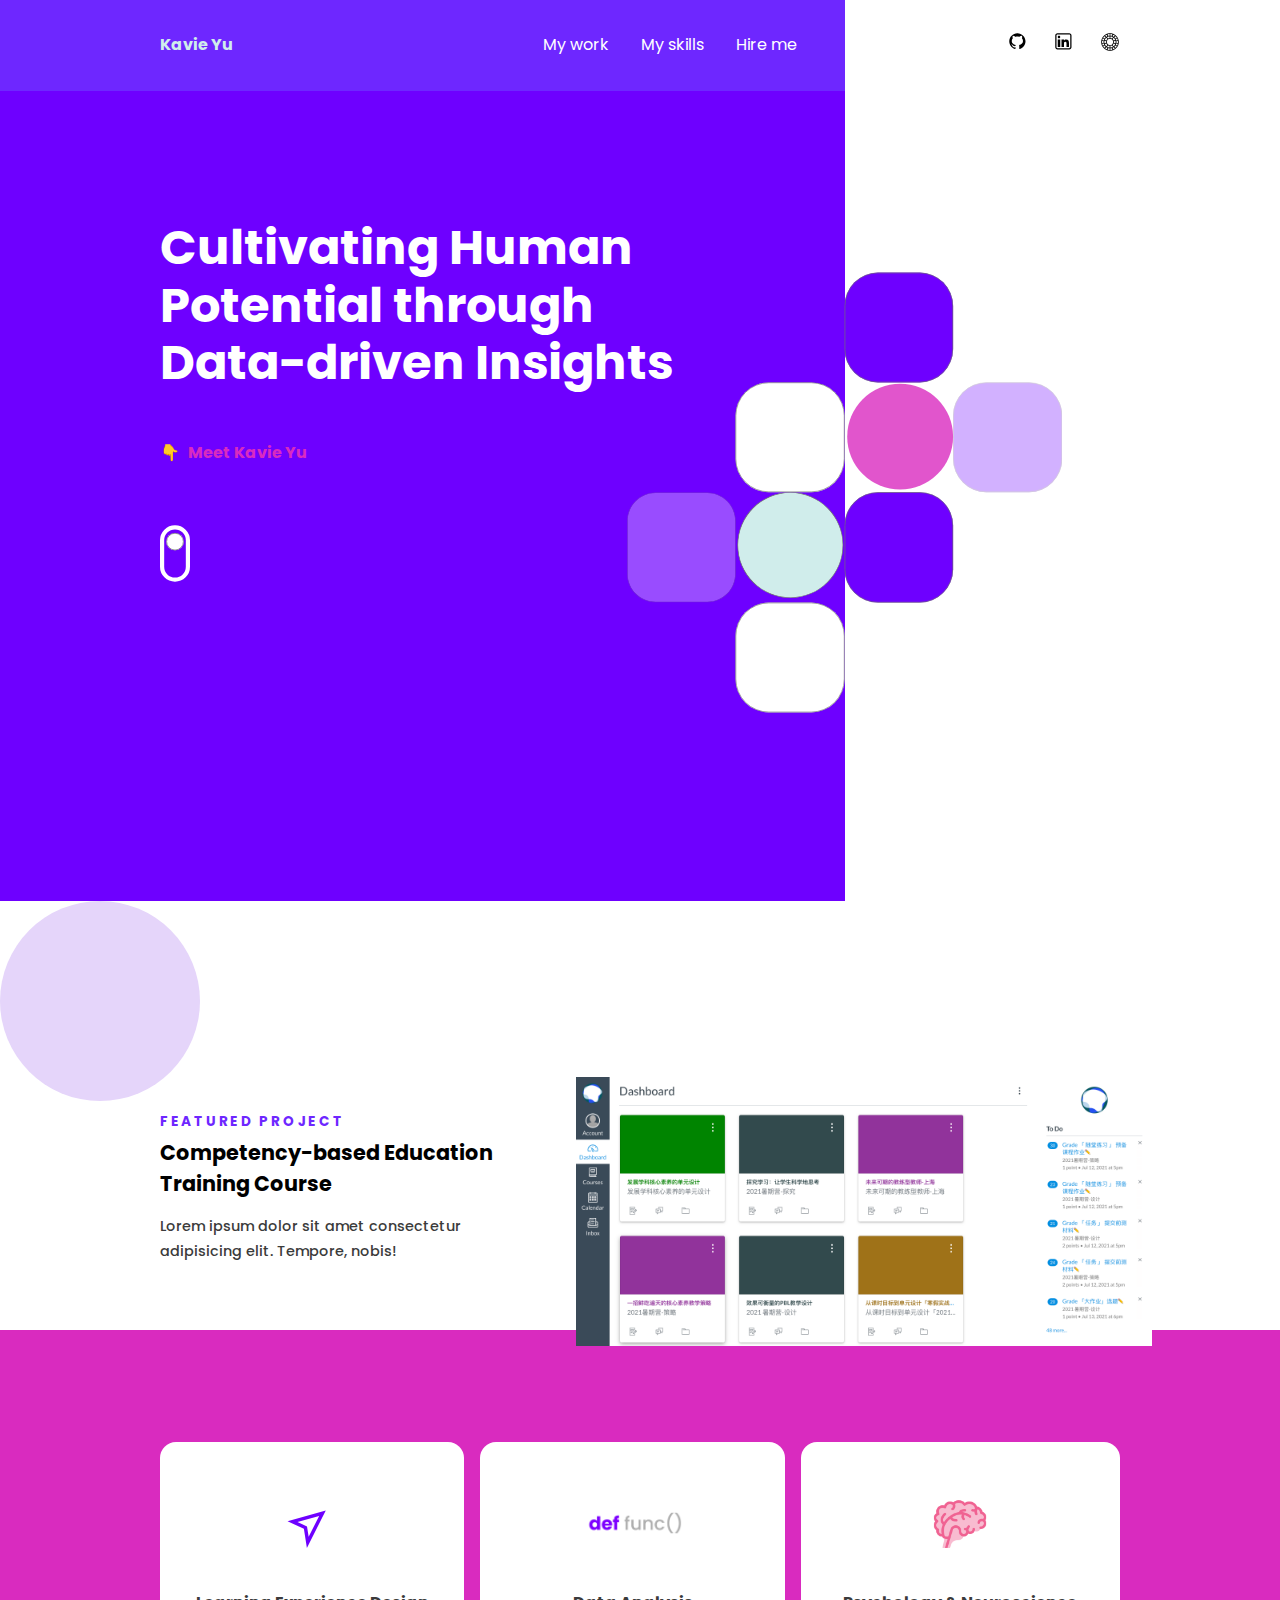
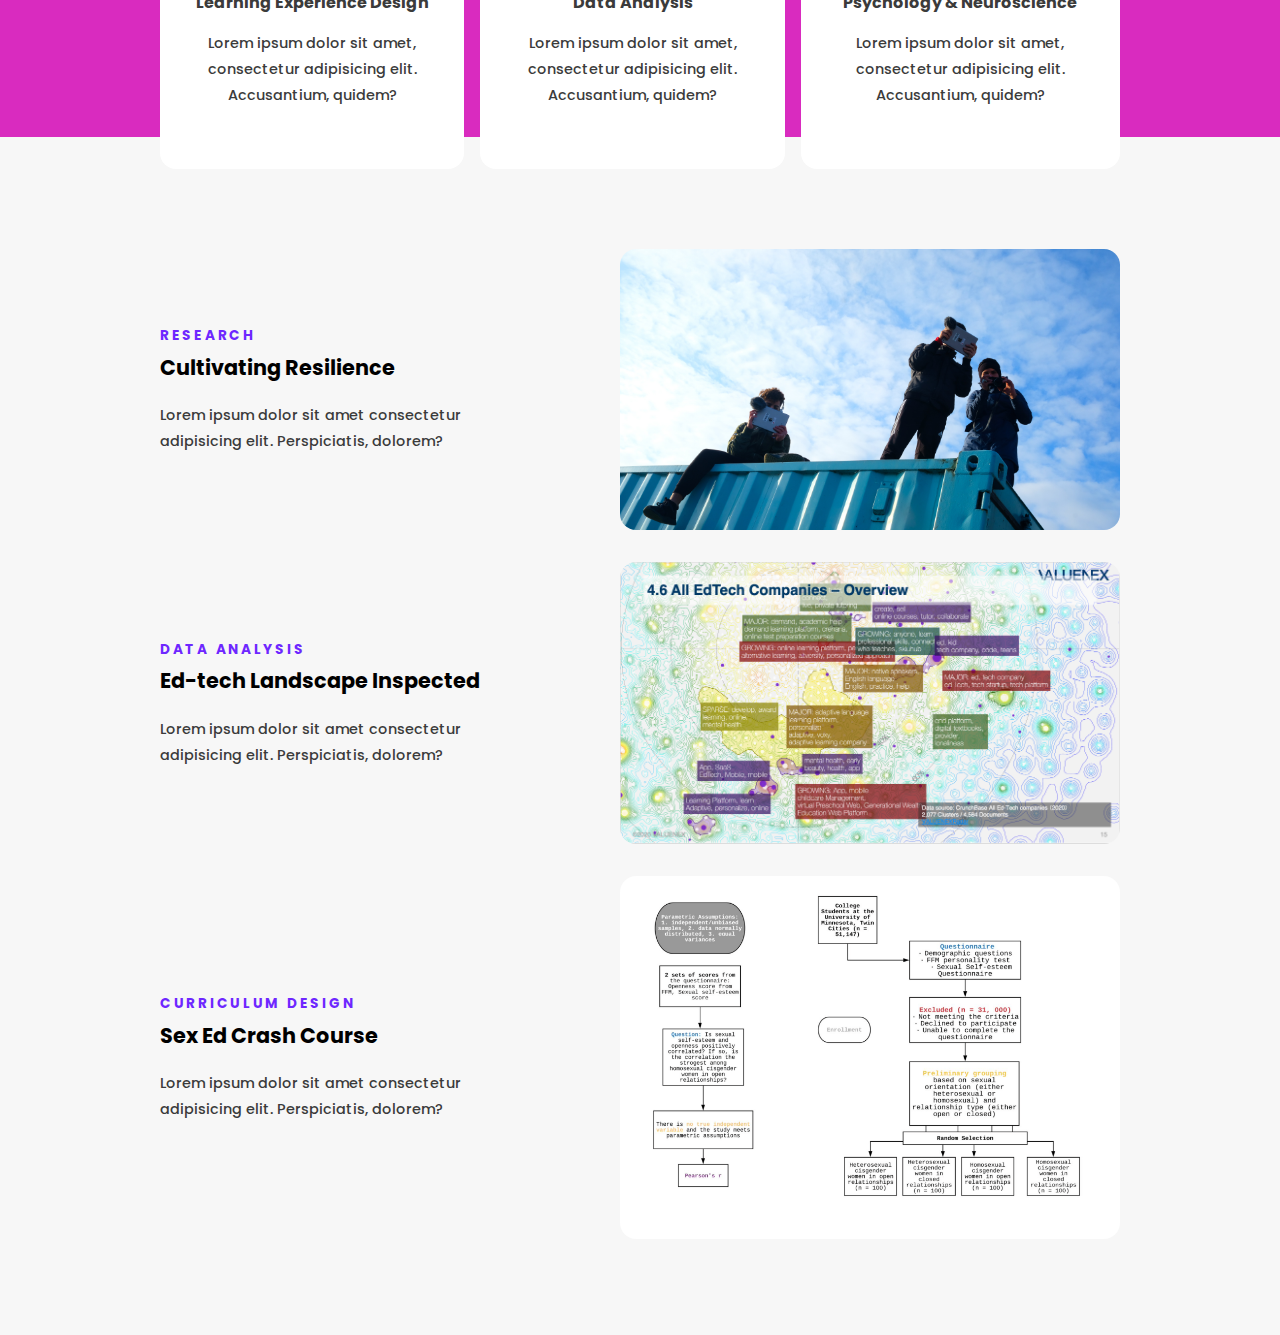
==== index.html @ 495e7277 "Add files via upload" ====
<!DOCTYPE html>
<html lang="en">
<head>
    <meta charset="UTF-8">
    <meta name="viewport" content="width=device-width, initial-scale=1.0">
    <title>Document</title>
    <link rel="stylesheet" href="css/main.css">
</head>
<body>
    
    <div class="nav-container">
        <header>
            <a href="index.html" class="logo">Kavie Yu</a>

            <nav>
                <ul>
                    <li><a href="#">My work</a></li>
                    <li><a href="#">My skills</a></li>
                    <li><a href="#">Hire me</a></li>
                </ul>
            </nav>
        </header>
        <div class="social-header">
            <ul>
                <li><a href="#"><img src="image/github.svg" alt="github"></a></li>
                <li><a href="#"><img src="image/linkedin.svg" alt="linkedin"></a></li>
                <li><a href="#"><img src="image/vsco.svg" alt="vsco"></a></li>
            </ul>
        </div>
    </div>

    <div class="hero">
        <div class="content">
            <h1>Cultivating Human Potential through Data-driven Insights</h1>
            <div class="meet">
                <span>👇</span>
                <p>Meet Kavie Yu</p>
            </div>
            <svg class="scroll" width="43" height="81" viewBox="0 0 43 81">
              <g id="scroll" transform="translate(-274 -736)">
                <g id="Rectangle_1" data-name="Rectangle 1" transform="translate(274 736)" fill="none" stroke="#fff" stroke-width="6">
                  <rect width="43" height="81" rx="21.5" stroke="none"/>
                  <rect x="3" y="3" width="37" height="75" rx="18.5" fill="none"/>
                </g>
                <g id="Ellipse_1" data-name="Ellipse 1" transform="translate(283 747)" fill="#fff" stroke="#707070" stroke-width="1">
                  <circle cx="12.5" cy="12.5" r="12.5" stroke="none"/>
                  <circle cx="12.5" cy="12.5" r="12" fill="none"/>
                </g>
              </g>
            </svg>
        </div>
        <svg class="hero-design" width="666" height="673" viewBox="0 0 666 673">
            <g id="hero-image" transform="translate(-913 -204)">
              <g id="Rectangle_2" data-name="Rectangle 2" transform="translate(1246 204)" fill="#6e00ff" stroke="#707070" stroke-width="1">
                <rect class="square-anim" width="166" height="168" rx="51" stroke="none"/>
                <rect class="square-anim" x="0.5" y="0.5" width="165" height="167" rx="50.5" fill="none"/>
              </g>
              <g id="Rectangle_5" data-name="Rectangle 5" transform="translate(1246 540)" fill="#6e00ff" stroke="#707070" stroke-width="1">
                <rect class="square-anim" width="166" height="169" rx="51" stroke="none"/>
                <rect class="square-anim" x="0.5" y="0.5" width="165" height="168" rx="50.5" fill="none"/>
              </g>
              <g id="Rectangle_4" data-name="Rectangle 4" transform="translate(1412 372)" fill="#6e00ff" stroke="#707070" stroke-width="1" opacity="0.3">
                <rect class="square-anim" width="167" height="168" rx="51" stroke="none"/>
                <rect class="square-anim" x="0.5" y="0.5" width="166" height="167" rx="50.5" fill="none"/>
              </g>
              <g id="Rectangle_3" data-name="Rectangle 3" transform="translate(1079 372)" fill="#fff" stroke="#707070" stroke-width="1">
                <rect class="square-anim" width="167" height="168" rx="51" stroke="none"/>
                <rect class="square-anim" x="0.5" y="0.5" width="166" height="167" rx="50.5" fill="none"/>
              </g>
              <g id="Rectangle_6" data-name="Rectangle 6" transform="translate(1079 709)" fill="#fff" stroke="#707070" stroke-width="1">
                <rect class="square-anim" width="167" height="168" rx="51" stroke="none"/>
                <rect class="square-anim" x="0.5" y="0.5" width="166" height="167" rx="50.5" fill="none"/>
              </g>
              <g id="Path_2" data-name="Path 2" transform="translate(913 540.401)" fill="#fff" opacity="0.297">
                <path d="M 122.7176208496094 167.7003631591797 L 43.76641464233398 167.7003631591797 C 37.92527008056641 167.7003631591797 32.25910186767578 166.5564727783203 26.92533302307129 164.3004913330078 C 21.77324867248535 162.1213531494141 17.1461238861084 159.0016021728516 13.17243671417236 155.0279388427734 C 9.198769569396973 151.0542449951172 6.079019546508789 146.4271240234375 3.899873733520508 141.2750396728516 C 1.643894672393799 135.9412689208984 0.4999988079071045 130.2751007080078 0.4999988079071045 124.433952331543 L 0.4999988079071045 43.76642990112305 C 0.4999988079071045 37.92528533935547 1.643894672393799 32.25912094116211 3.899873733520508 26.92532730102539 C 6.079019546508789 21.77326583862305 9.198769569396973 17.1461181640625 13.17243671417236 13.17243194580078 C 17.1461238861084 9.198764801025391 21.77324867248535 6.079014778137207 26.92533302307129 3.899868965148926 C 32.25910186767578 1.643889904022217 37.92527008056641 0.4999940693378448 43.76641464233398 0.4999940693378448 L 122.7176208496094 0.4999940693378448 C 128.5587768554688 0.4999940693378448 134.2249298095703 1.643889904022217 139.5587005615234 3.899868965148926 C 144.7107849121094 6.079014778137207 149.3379211425781 9.198764801025391 153.3115997314453 13.17243194580078 C 157.2852630615234 17.1461181640625 160.4050140380859 21.77326583862305 162.5841674804688 26.92532730102539 C 164.8401489257812 32.25912094116211 165.9840393066406 37.92528533935547 165.9840393066406 43.76642990112305 L 165.9840393066406 124.433952331543 C 165.9840393066406 130.2751007080078 164.8401489257812 135.9412689208984 162.5841674804688 141.2750396728516 C 160.4050140380859 146.4271240234375 157.2852630615234 151.0542449951172 153.3115997314453 155.0279388427734 C 149.3379211425781 159.0016021728516 144.7107849121094 162.1213531494141 139.5587005615234 164.3004913330078 C 134.2249298095703 166.5564727783203 128.5587768554688 167.7003631591797 122.7176208496094 167.7003631591797 Z" stroke="none"/>
                <path d="M 43.76641082763672 1.000015258789062 C 37.99253845214844 1.000015258789062 32.39190673828125 2.130599975585938 27.12010192871094 4.360397338867188 C 22.02763366699219 6.514328002929688 17.45391845703125 9.598098754882812 13.5260009765625 13.5260009765625 C 9.59808349609375 17.45391845703125 6.514328002929688 22.02763366699219 4.360382080078125 27.1201171875 C 2.130584716796875 32.39192199707031 1 37.9925537109375 1 43.76641845703125 L 1 124.4339447021484 C 1 130.2078094482422 2.130584716796875 135.8084411621094 4.360382080078125 141.0802459716797 C 6.514328002929688 146.1727294921875 9.59808349609375 150.7464447021484 13.5260009765625 154.6743621826172 C 17.45391845703125 158.6022644042969 22.02763366699219 161.68603515625 27.12010192871094 163.8399658203125 C 32.39190673828125 166.0697631835938 37.99253845214844 167.2003479003906 43.76641082763672 167.2003479003906 L 122.7176055908203 167.2003479003906 C 128.4914855957031 167.2003479003906 134.0921020507812 166.0697631835938 139.3639373779297 163.8399658203125 C 144.4564056396484 161.68603515625 149.0301208496094 158.6022644042969 152.9580383300781 154.6743621826172 C 156.8859558105469 150.7464447021484 159.9697113037109 146.1727294921875 162.1236572265625 141.0802459716797 C 164.3534545898438 135.8084411621094 165.4840393066406 130.2078094482422 165.4840393066406 124.4339447021484 L 165.4840393066406 43.76641845703125 C 165.4840393066406 37.9925537109375 164.3534545898438 32.39192199707031 162.1236572265625 27.1201171875 C 159.9697113037109 22.02763366699219 156.8859558105469 17.45391845703125 152.9580383300781 13.5260009765625 C 149.0301208496094 9.598098754882812 144.4564056396484 6.514328002929688 139.3639373779297 4.360397338867188 C 134.0921020507812 2.130599975585938 128.4914855957031 1.000015258789062 122.7176055908203 1.000015258789062 L 43.76641082763672 1.000015258789062 M 43.76641082763672 1.52587890625e-05 L 122.7176055908203 1.52587890625e-05 C 146.8891448974609 1.52587890625e-05 166.4840393066406 19.59489440917969 166.4840393066406 43.76641845703125 L 166.4840393066406 124.4339447021484 C 166.4840393066406 148.60546875 146.8891448974609 168.2003479003906 122.7176055908203 168.2003479003906 L 43.76641082763672 168.2003479003906 C 19.59489440917969 168.2003479003906 0 148.60546875 0 124.4339447021484 L 0 43.76641845703125 C 0 19.59489440917969 19.59489440917969 1.52587890625e-05 43.76641082763672 1.52587890625e-05 Z" stroke="none" fill="#707070"/>
              </g>
              <path id="Path_3" data-name="Path 3" d="M81,0A81,81,0,1,1,0,81,81,81,0,0,1,81,0Z" transform="translate(1250 374)" fill="#d92bbf" opacity="0.799"/>
              <g id="Path_4" data-name="Path 4" transform="translate(1082 540)" fill="#d0edeb">
                <path d="M 81 161.5 C 75.53785705566406 161.5 70.07927703857422 160.9497375488281 64.77591705322266 159.8645172119141 C 59.60757827758789 158.8069152832031 54.52384185791016 157.2288360595703 49.66592025756836 155.1741180419922 C 44.89608001708984 153.1566467285156 40.2955207824707 150.6595458984375 35.99203872680664 147.7521667480469 C 31.72932052612305 144.872314453125 27.7208194732666 141.5650024414062 24.07789993286133 137.9221038818359 C 20.43499946594238 134.2791748046875 17.1276798248291 130.2706756591797 14.24783992767334 126.0079574584961 C 11.3404598236084 121.7044830322266 8.84335994720459 117.1039199829102 6.82588005065918 112.3340835571289 C 4.771160125732422 107.4761581420898 3.193079948425293 102.3924179077148 2.135479927062988 97.22408294677734 C 1.050259947776794 91.92072296142578 0.5 86.46214294433594 0.5 81 C 0.5 75.53785705566406 1.050259947776794 70.07927703857422 2.135479927062988 64.77591705322266 C 3.193079948425293 59.60757827758789 4.771160125732422 54.52384185791016 6.82588005065918 49.66592025756836 C 8.84335994720459 44.89608001708984 11.3404598236084 40.2955207824707 14.24783992767334 35.99203872680664 C 17.1276798248291 31.72932052612305 20.43499946594238 27.7208194732666 24.07789993286133 24.07789993286133 C 27.7208194732666 20.43499946594238 31.72932052612305 17.1276798248291 35.99203872680664 14.24783992767334 C 40.2955207824707 11.3404598236084 44.89608001708984 8.84335994720459 49.66592025756836 6.82588005065918 C 54.52384185791016 4.771160125732422 59.60757827758789 3.193079948425293 64.77591705322266 2.135479927062988 C 70.07927703857422 1.050259947776794 75.53785705566406 0.5 81 0.5 C 86.46214294433594 0.5 91.92072296142578 1.050259947776794 97.22408294677734 2.135479927062988 C 102.3924179077148 3.193079948425293 107.4761581420898 4.771160125732422 112.3340835571289 6.82588005065918 C 117.1039199829102 8.84335994720459 121.7044830322266 11.3404598236084 126.0079574584961 14.24783992767334 C 130.2706756591797 17.1276798248291 134.2791748046875 20.43499946594238 137.9221038818359 24.07789993286133 C 141.5650024414062 27.7208194732666 144.872314453125 31.72932052612305 147.7521667480469 35.99203872680664 C 150.6595458984375 40.2955207824707 153.1566467285156 44.89608001708984 155.1741180419922 49.66592025756836 C 157.2288360595703 54.52384185791016 158.8069152832031 59.60757827758789 159.8645172119141 64.77591705322266 C 160.9497375488281 70.07927703857422 161.5 75.53785705566406 161.5 81 C 161.5 86.46214294433594 160.9497375488281 91.92072296142578 159.8645172119141 97.22408294677734 C 158.8069152832031 102.3924179077148 157.2288360595703 107.4761581420898 155.1741180419922 112.3340835571289 C 153.1566467285156 117.1039199829102 150.6595458984375 121.7044830322266 147.7521667480469 126.0079574584961 C 144.872314453125 130.2706756591797 141.5650024414062 134.2791748046875 137.9221038818359 137.9221038818359 C 134.2791748046875 141.5650024414062 130.2706756591797 144.872314453125 126.0079574584961 147.7521667480469 C 121.7044830322266 150.6595458984375 117.1039199829102 153.1566467285156 112.3340835571289 155.1741180419922 C 107.4761581420898 157.2288360595703 102.3924179077148 158.8069152832031 97.22408294677734 159.8645172119141 C 91.92072296142578 160.9497375488281 86.46214294433594 161.5 81 161.5 Z" stroke="none"/>
                <path d="M 81 1 C 75.57145690917969 1 70.1466064453125 1.546829223632812 64.87614440917969 2.625335693359375 C 59.74014282226562 3.676315307617188 54.688232421875 5.244522094726562 49.86068725585938 7.286392211914062 C 45.12058258056641 9.291290283203125 40.54866790771484 11.77285766601562 36.27193450927734 14.66213989257812 C 32.03558349609375 17.524169921875 28.0518798828125 20.81103515625 24.43145751953125 24.43145751953125 C 20.81103515625 28.0518798828125 17.524169921875 32.03558349609375 14.66213989257812 36.27193450927734 C 11.77285766601562 40.54866790771484 9.291290283203125 45.12058258056641 7.286392211914062 49.86068725585938 C 5.244522094726562 54.688232421875 3.676315307617188 59.74014282226562 2.625335693359375 64.87614440917969 C 1.546829223632812 70.1466064453125 1 75.57145690917969 1 81 C 1 86.42854309082031 1.546829223632812 91.8533935546875 2.625335693359375 97.12385559082031 C 3.676315307617188 102.2598571777344 5.244522094726562 107.311767578125 7.286392211914062 112.1393127441406 C 9.291290283203125 116.8794174194336 11.77285766601562 121.4513320922852 14.66213989257812 125.7280578613281 C 17.524169921875 129.9644165039062 20.81103515625 133.9481201171875 24.43145751953125 137.5685424804688 C 28.0518798828125 141.18896484375 32.03558349609375 144.475830078125 36.27193450927734 147.3378601074219 C 40.54866790771484 150.2271423339844 45.12058258056641 152.7087097167969 49.86068725585938 154.7136077880859 C 54.688232421875 156.7554779052734 59.74014282226562 158.3236846923828 64.87614440917969 159.3746643066406 C 70.1466064453125 160.4531707763672 75.57145690917969 161 81 161 C 86.42854309082031 161 91.8533935546875 160.4531707763672 97.12385559082031 159.3746643066406 C 102.2598571777344 158.3236846923828 107.311767578125 156.7554779052734 112.1393127441406 154.7136077880859 C 116.8794174194336 152.7087097167969 121.4513320922852 150.2271423339844 125.7280578613281 147.3378601074219 C 129.9644165039062 144.475830078125 133.9481201171875 141.18896484375 137.5685424804688 137.5685424804688 C 141.18896484375 133.9481201171875 144.475830078125 129.9644165039062 147.3378601074219 125.7280578613281 C 150.2271423339844 121.4513320922852 152.7087097167969 116.8794174194336 154.7136077880859 112.1393127441406 C 156.7554779052734 107.311767578125 158.3236846923828 102.2598571777344 159.3746643066406 97.12385559082031 C 160.4531707763672 91.8533935546875 161 86.42854309082031 161 81 C 161 75.57145690917969 160.4531707763672 70.1466064453125 159.3746643066406 64.87614440917969 C 158.3236846923828 59.74014282226562 156.7554779052734 54.688232421875 154.7136077880859 49.86068725585938 C 152.7087097167969 45.12058258056641 150.2271423339844 40.54866790771484 147.3378601074219 36.27193450927734 C 144.475830078125 32.03558349609375 141.18896484375 28.0518798828125 137.5685424804688 24.43145751953125 C 133.9481201171875 20.81103515625 129.9644165039062 17.524169921875 125.7280578613281 14.66213989257812 C 121.4513320922852 11.77285766601562 116.8794174194336 9.291290283203125 112.1393127441406 7.286392211914062 C 107.311767578125 5.244522094726562 102.2598571777344 3.676315307617188 97.12385559082031 2.625335693359375 C 91.8533935546875 1.546829223632812 86.42854309082031 1 81 1 M 81 0 C 125.7350616455078 0 162 36.26493835449219 162 81 C 162 125.7350616455078 125.7350616455078 162 81 162 C 36.26493835449219 162 0 125.7350616455078 0 81 C 0 36.26493835449219 36.26493835449219 0 81 0 Z" stroke="none" fill="#707070"/>
              </g>
            </g>
          </svg>
    </div>

    <section class="featured">
        <div class = "left">
            <div class="inner transition2">
                <p class="subtitle">Featured Project</p>
                <a href="#" class="featured-title">Competency-based Education Training Course</a>

                <p class="featured-desc">Lorem ipsum dolor sit amet consectetur adipisicing elit. Tempore, nobis!</p>
            </div>
        </div>
        <img class="right transition2" src="image/CBE.png" alt="Featured Project">
    </section>

    <section class="skills">
      <div class="skills-container">
          <ul>
            <li class="transition2">
                <div class="icon-container one">
                    <img src="image/icon-ldx.svg" alt="lxd icon">
                </div>
                <p class="skill-title">Learning Experience Design</p>
                <p class="featured-desc skill-desc">Lorem ipsum dolor sit amet, consectetur adipisicing elit. Accusantium, quidem?</p>
            </li>
            <li class="transition2">
                <div class="icon-container two">
                    <img src="image/icon-data.png" alt="lxd icon">
                </div>
                <p class="skill-title">Data Analysis</p>
                <p class="featured-desc skill-desc">Lorem ipsum dolor sit amet, consectetur adipisicing elit. Accusantium, quidem?</p>
            </li>
            <li class="transition2">
                <div class="icon-container three">
                    <img src="image/icon-psych.png" alt="lxd icon">
                </div>
                <p class="skill-title">Psychology & Neuroscience</p>
                <p class="featured-desc skill-desc">Lorem ipsum dolor sit amet, consectetur adipisicing elit. Accusantium, quidem?</p>
            </li>
          </ul>
      </div>
    </section>

    <section class="portfolio">

        <div class="portfolio-container transition3">
            <div class="portfolio-left">
                <div class="inner">
                    <p class="subtitle">Research</p>
                    <p class="featured-title">Cultivating Resilience</p>
                    <p class="featured-desc">Lorem ipsum dolor sit amet consectetur adipisicing elit. Perspiciatis, dolorem?</p>
                </div>
            </div>
            <a href="#"><img src="image/resilience.jpg" alt="research"></a>
        </div>

        <div class="portfolio-container transition3">
          <div class="portfolio-left">
              <div class="inner">
                  <p class="subtitle">Data Analysis</p>
                  <p class="featured-title">Ed-tech Landscape Inspected</p>
                  <p class="featured-desc">Lorem ipsum dolor sit amet consectetur adipisicing elit. Perspiciatis, dolorem?</p>
              </div>
          </div>
          <a href="#"><img src="image/edtech.png" alt="data-analysis"></a>
      </div>

      <div class="portfolio-container transition3">
        <div class="portfolio-left">
            <div class="inner">
                <p class="subtitle">Curriculum Design</p>
                <p class="featured-title">Sex Ed Crash Course</p>
                <p class="featured-desc">Lorem ipsum dolor sit amet consectetur adipisicing elit. Perspiciatis, dolorem?</p>
            </div>
        </div>
        <a href="#"><img src="image/sexEd.png" alt="research"></a>
    </div>
    </section>
</body>
</html>
---- css/main.css ----
@import url("https://fonts.googleapis.com/css2?family=Poppins:wght@300;400;700&display=swap");
body {
  height: 100vh;
  margin: 0;
  font-family: 'Poppins', arial;
}

ul {
  list-style-type: none;
  margin: 0;
  padding: 0;
}

a {
  text-decoration: none;
}

img {
  width: 100%;
}

.nav-container {
  background: #6E00FF;
}

.nav-container a {
  color: white;
}

header {
  display: -webkit-box;
  display: -ms-flexbox;
  display: flex;
  -webkit-box-pack: justify;
      -ms-flex-pack: justify;
          justify-content: space-between;
  padding: 2em;
}

header .logo {
  color: #D0EDEB;
  font-weight: bold;
}

header ul {
  display: -webkit-box;
  display: -ms-flexbox;
  display: flex;
}

header ul a {
  display: block;
  padding: 0 1em;
}

.social-header, .hero-design {
  display: none;
}

.hero {
  background: #6E00FF;
  color: white;
  display: -ms-grid;
  display: grid;
  text-align: center;
  padding: 4em;
}

.meet {
  display: -webkit-box;
  display: -ms-flexbox;
  display: flex;
  margin: 0 auto;
  width: 200px;
  font-weight: bold;
  color: #D92BBF;
}

.meet span {
  margin-top: 1em;
  margin-right: .5em;
}

.scroll {
  width: 30px;
  margin-top: 2em;
}

section {
  padding: 4em 2em;
  text-align: center;
}

.featured {
  position: relative;
}

.featured::before {
  content: "";
  position: absolute;
  width: 200px;
  height: 200px;
  border-radius: 50%;
  background: #e5d5fa;
  top: 0;
  left: 0;
  z-index: -1;
}

.subtitle {
  text-transform: uppercase;
  font-weight: bold;
  color: #6E27FF;
  letter-spacing: .2em;
  font-size: .85em;
}

.featured-title {
  color: black;
  font-weight: bold;
  font-size: 1.3em;
  margin-top: -.4em;
  display: block;
}

.featured-desc {
  color: #3b3b3b;
  margin-bottom: 3em;
  font-size: .9em;
  line-height: 1.8em;
  font-weight: 500;
}

.skills {
  background: #D92BBF;
}

.skills-container ul li {
  background: white;
  padding: 2em;
  border-radius: 1em;
  margin-bottom: 1em;
}

.skills-container ul li .icon-container {
  height: 100px;
  display: -ms-grid;
  display: grid;
  place-content: center;
  margin: 0 auto;
}

.skills-container ul li .icon-container.one {
  width: 50px;
}

.skills-container ul li .icon-container.two {
  width: 100px;
}

.skills-container ul li .icon-container.three {
  width: 60px;
}

.skills-container ul li .skill-title {
  color: #3b3b3b;
  font-weight: bold;
}

.skills-container ul li .featured-desc {
  margin-bottom: 2em;
}

.portfolio {
  background: #f7f7f7;
}

.portfolio-container a img {
  border-radius: 1em;
  margin-bottom: 2em;
}

@media only screen and (min-width: 800px) {
  .featured, .portfolio {
    text-align: left;
  }
  .featured, .portfolio-container {
    display: -ms-grid;
    display: grid;
    -ms-grid-columns: 40% auto;
        grid-template-columns: 40% auto;
  }
  .left, .portfolio-left {
    display: -ms-grid;
    display: grid;
    place-content: center;
  }
  .right {
    margin-left: 2em;
    margin-top: 1em;
  }
  .skills {
    margin-top: -5em;
    margin-bottom: -7em;
    padding-top: 7em;
  }
  .skills-container ul {
    display: -ms-grid;
    display: grid;
    -ms-grid-columns: (auto)[3];
        grid-template-columns: repeat(3, auto);
    grid-gap: 1em;
  }
  .portfolio {
    padding-top: 7em;
  }
  .portfolio-container img {
    margin-left: 2em;
  }
}

@media only screen and (min-width: 1050px) {
  .hero {
    height: 90vh;
  }
  .nav-container {
    display: -ms-grid;
    display: grid;
    -ms-grid-columns: 66% auto;
        grid-template-columns: 66% auto;
    background: unset;
  }
  .nav-container header {
    background: #6E27FF;
  }
  header {
    padding: 2em 2em 4em;
  }
  .social-header {
    padding: 2em 4em 2em 0;
  }
  section {
    padding: 4em;
  }
  .social-header {
    display: block;
  }
  .social-header ul {
    display: -webkit-box;
    display: -ms-flexbox;
    display: flex;
    -webkit-box-pack: justify;
        -ms-flex-pack: justify;
            justify-content: space-between;
    width: 7em;
    float: right;
  }
  .social-header ul img {
    width: 20px;
  }
  .hero {
    display: -ms-grid;
    display: grid;
    -ms-grid-columns: 66% auto;
        grid-template-columns: 66% auto;
    background: unset;
    padding: 0;
  }
  .hero .content {
    background: #6E00FF;
    padding: 6em 8em 4em;
    text-align: left;
  }
  .hero .content h1 {
    font-size: 3em;
    line-height: 1.2em;
  }
  .meet {
    margin: unset;
  }
  .hero-design {
    display: unset;
    margin-left: -50%;
    margin-top: 15%;
    width: 100%;
  }
  .portfolio img {
    float: right;
    max-width: 500px;
  }
}

@media only screen and (min-width: 1250px) {
  header {
    padding: 2em 2em 2em 10em;
  }
  .social-header {
    padding: 2em 10em 2em 0;
  }
  section {
    padding: 10em 10em 4em 10em;
  }
  .hero .content {
    padding: 6em 8em 6em 10em;
  }
}

@media only screen and (min-width: 1550px) {
  header {
    padding: 2em 2em 2em 20em;
  }
  .social-header {
    padding: 2em 20em 2em 0em;
  }
  section {
    padding: 6em 20em 4em 20em;
  }
  .hero .content {
    padding: 9em 20em 6em 20em;
  }
}
/*# sourceMappingURL=main.css.map */
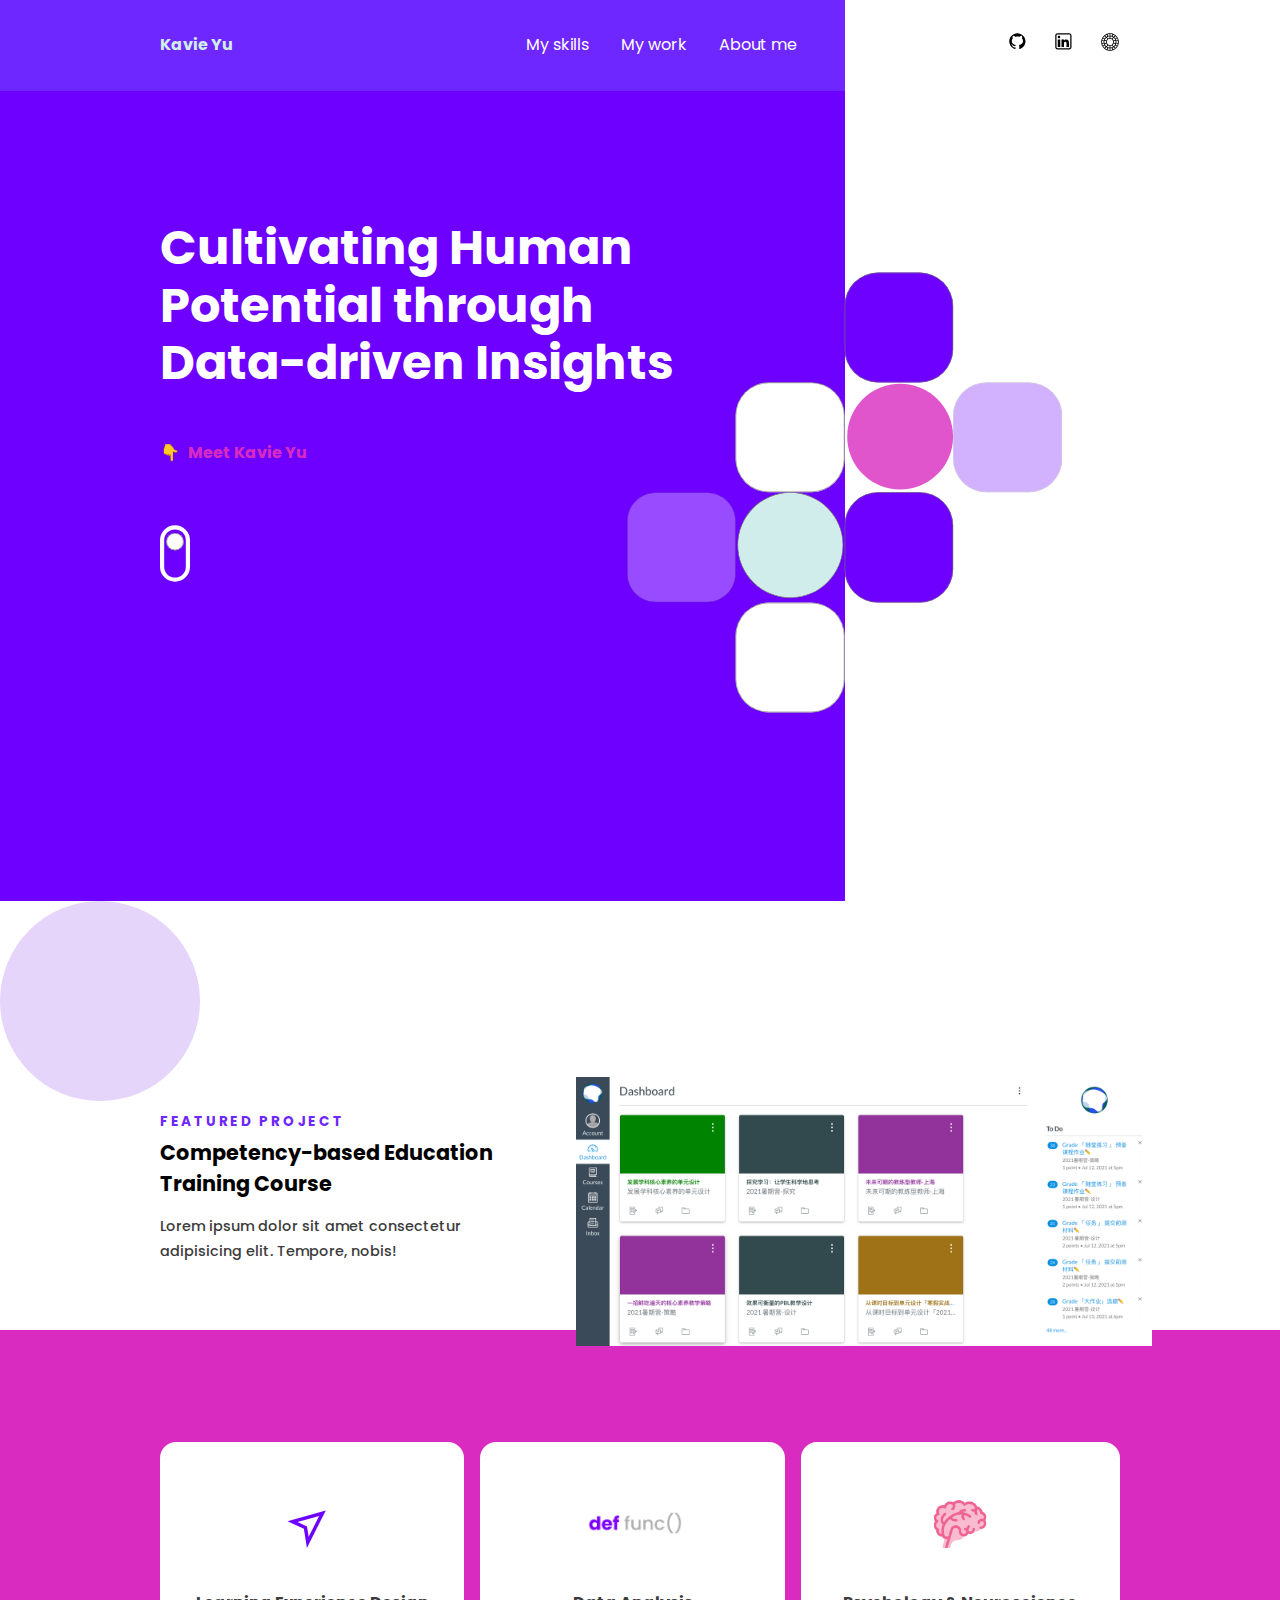
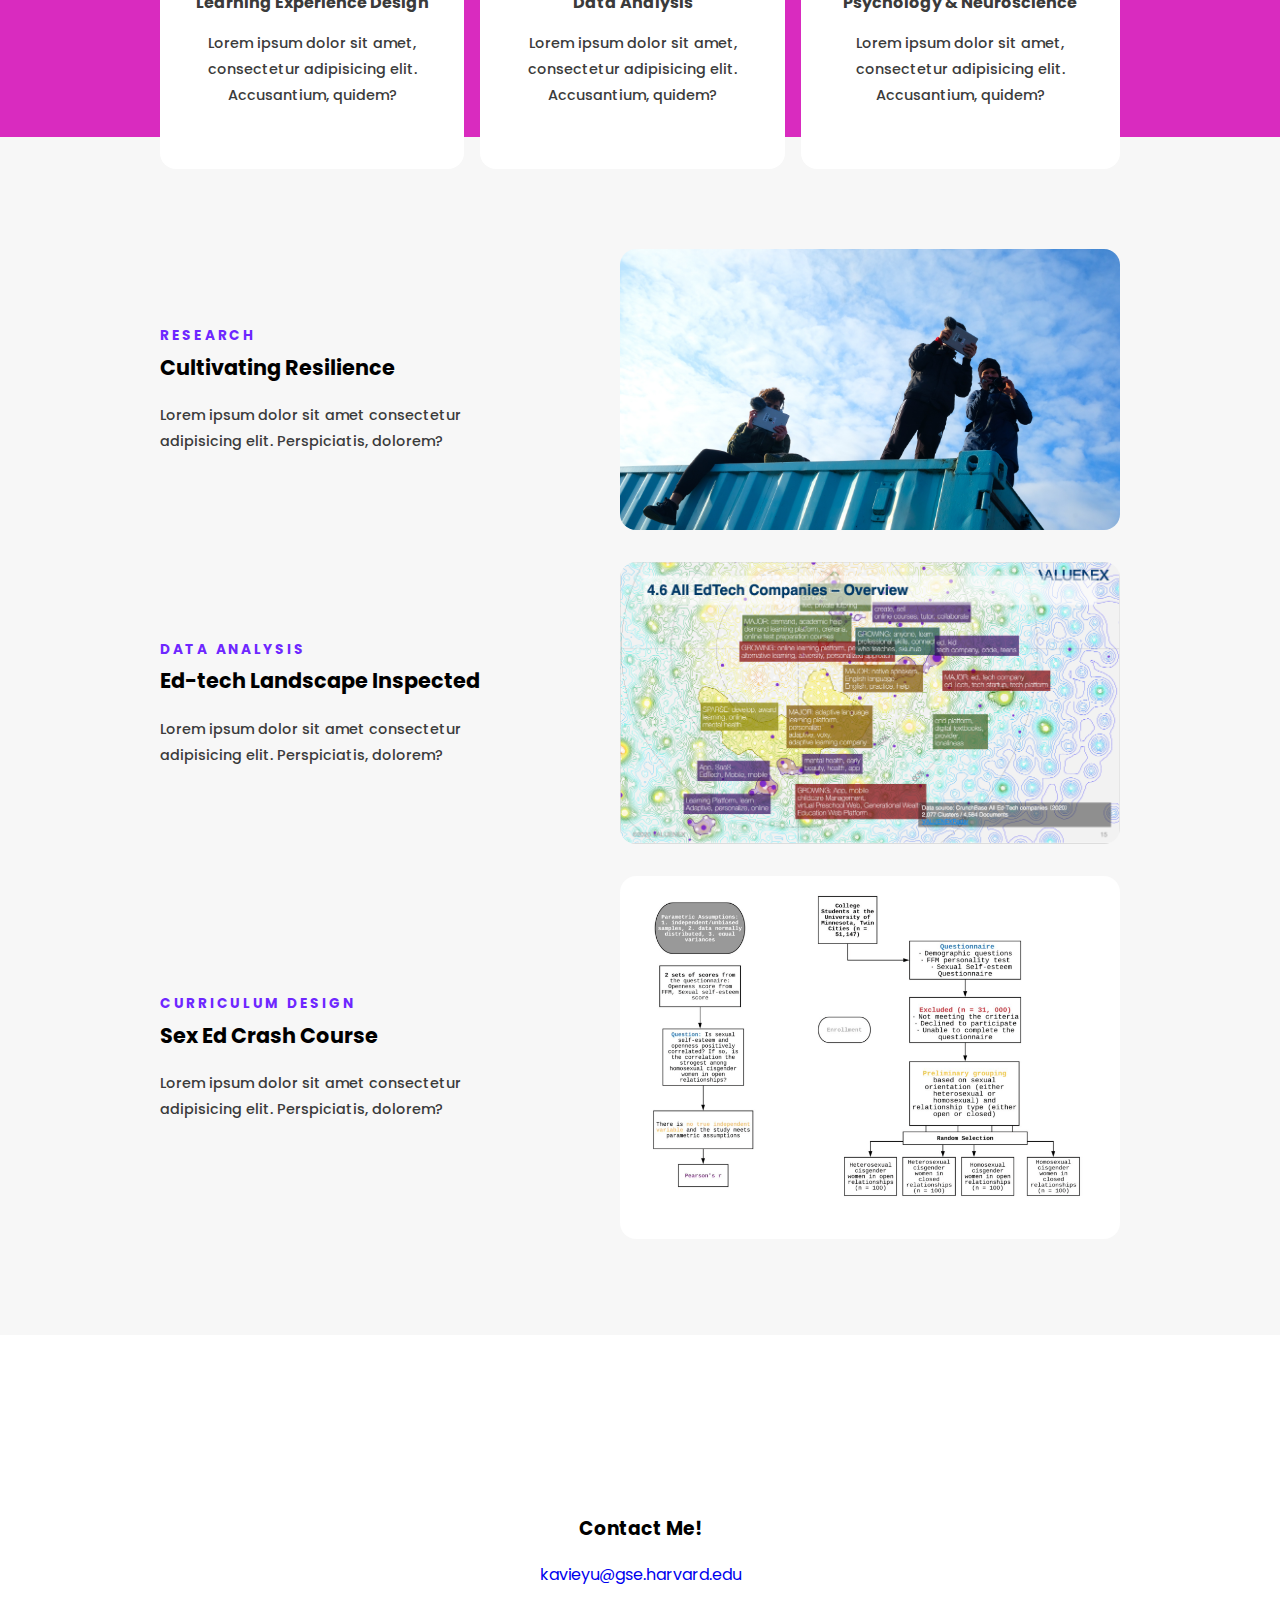
==== commit 1ca51436: "2nd commit" ====
--- a/index.html
+++ b/index.html
@@ -3,8 +3,9 @@
 <head>
     <meta charset="UTF-8">
     <meta name="viewport" content="width=device-width, initial-scale=1.0">
-    <title>Document</title>
+    <title>Kavie Yu</title>
     <link rel="stylesheet" href="css/main.css">
+    <link rel="shortcut icon" type="image/png" href="image/favicon.png">
 </head>
 <body>
     
@@ -14,17 +15,17 @@
 
             <nav>
                 <ul>
-                    <li><a href="#">My work</a></li>
-                    <li><a href="#">My skills</a></li>
-                    <li><a href="#">Hire me</a></li>
+                    <li><a href="#skills">My skills</a></li>
+                    <li><a href="#portfolio">My work</a></li>
+                    <li><a href="#">About me</a></li>
                 </ul>
             </nav>
         </header>
         <div class="social-header">
             <ul>
-                <li><a href="#"><img src="image/github.svg" alt="github"></a></li>
-                <li><a href="#"><img src="image/linkedin.svg" alt="linkedin"></a></li>
-                <li><a href="#"><img src="image/vsco.svg" alt="vsco"></a></li>
+                <li><a href="https://github.com/kavieyu" target="_blank"><img src="image/github.svg" alt="github"></a></li>
+                <li><a href="https://www.linkedin.com/in/kavieyu" target="_blank"><img src="image/linkedin.svg" alt="linkedin"></a></li>
+                <li><a href="https://vsco.co/odradek/gallery" target="_blank"><img src="image/vsco.svg" alt="vsco"></a></li>
             </ul>
         </div>
     </div>
@@ -96,7 +97,7 @@
         <img class="right transition2" src="image/CBE.png" alt="Featured Project">
     </section>
 
-    <section class="skills">
+    <section class="skills" id="skills">
       <div class="skills-container">
           <ul>
             <li class="transition2">
@@ -124,7 +125,7 @@
       </div>
     </section>
 
-    <section class="portfolio">
+    <section class="portfolio" id="portfolio">
 
         <div class="portfolio-container transition3">
             <div class="portfolio-left">
@@ -159,5 +160,11 @@
         <a href="#"><img src="image/sexEd.png" alt="research"></a>
     </div>
     </section>
+
+    <section class="footer" id="footer">
+          <h3>Contact Me!</h3>
+          <p><a href="mailto:kavieyu@gse.harvard.edu" class="emailLink">kavieyu@gse.harvard.edu</a></p>
+    </section>
+  </div>
 </body>
 </html>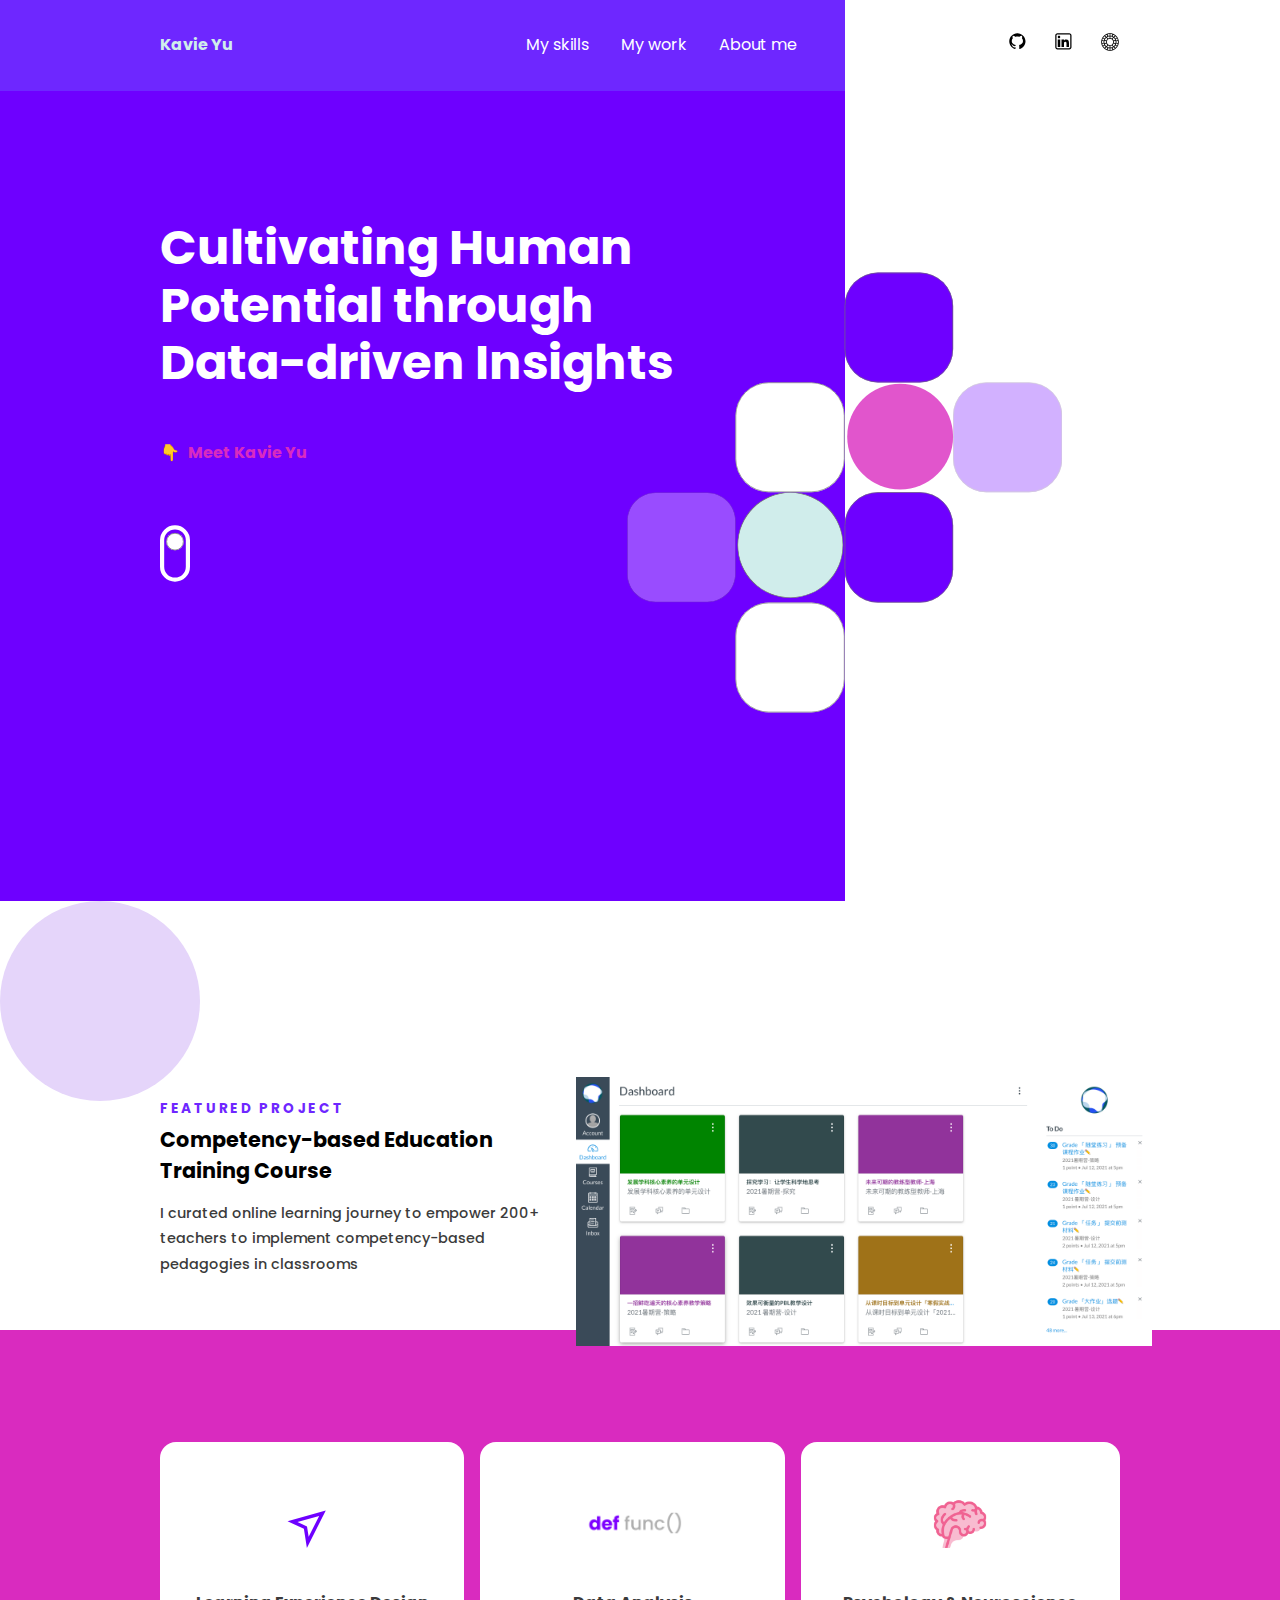
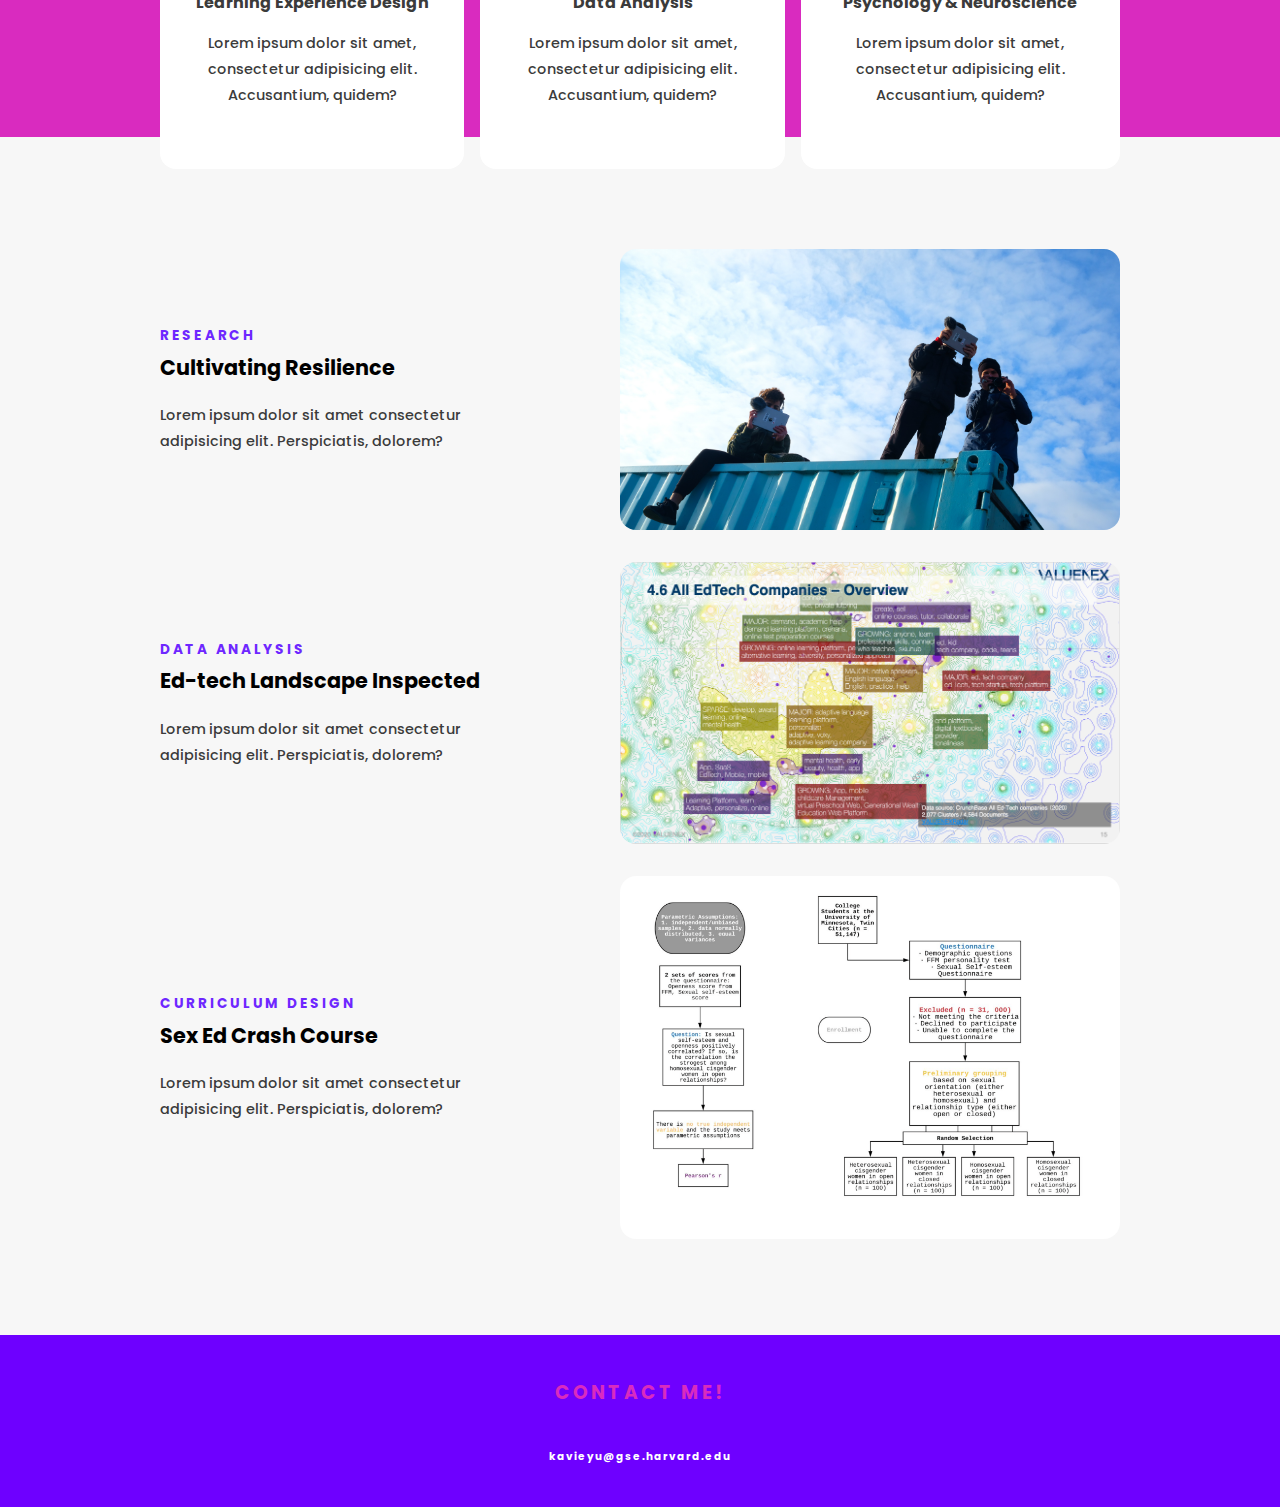
==== commit 9939e5f5: "lxd subpage" ====
--- a/index.html
+++ b/index.html
@@ -89,9 +89,10 @@
         <div class = "left">
             <div class="inner transition2">
                 <p class="subtitle">Featured Project</p>
-                <a href="#" class="featured-title">Competency-based Education Training Course</a>
+                <a href="lxd.html" class="featured-title">Competency-based Education Training Course</a>
 
-                <p class="featured-desc">Lorem ipsum dolor sit amet consectetur adipisicing elit. Tempore, nobis!</p>
+                <p class="featured-desc">I curated online learning journey to empower 200+ teachers to implement competency-based pedagogies in classrooms
+                </p>
             </div>
         </div>
         <img class="right transition2" src="image/CBE.png" alt="Featured Project">
--- a/css/main.css
+++ b/css/main.css
@@ -290,6 +290,26 @@
   }
 }
 
+.footer {
+  text-transform: uppercase;
+  background: #6E00FF;
+  color: #D92BBF;
+  display: -ms-grid;
+  display: grid;
+  text-align: center;
+  padding: 1.5em;
+  font-weight: bold;
+  letter-spacing: .2em;
+  font-size: 1em;
+}
+
+.footer .emailLink {
+  text-transform: lowercase;
+  color: white;
+  letter-spacing: .1em;
+  font-size: .65em;
+}
+
 @media only screen and (min-width: 1250px) {
   header {
     padding: 2em 2em 2em 10em;
